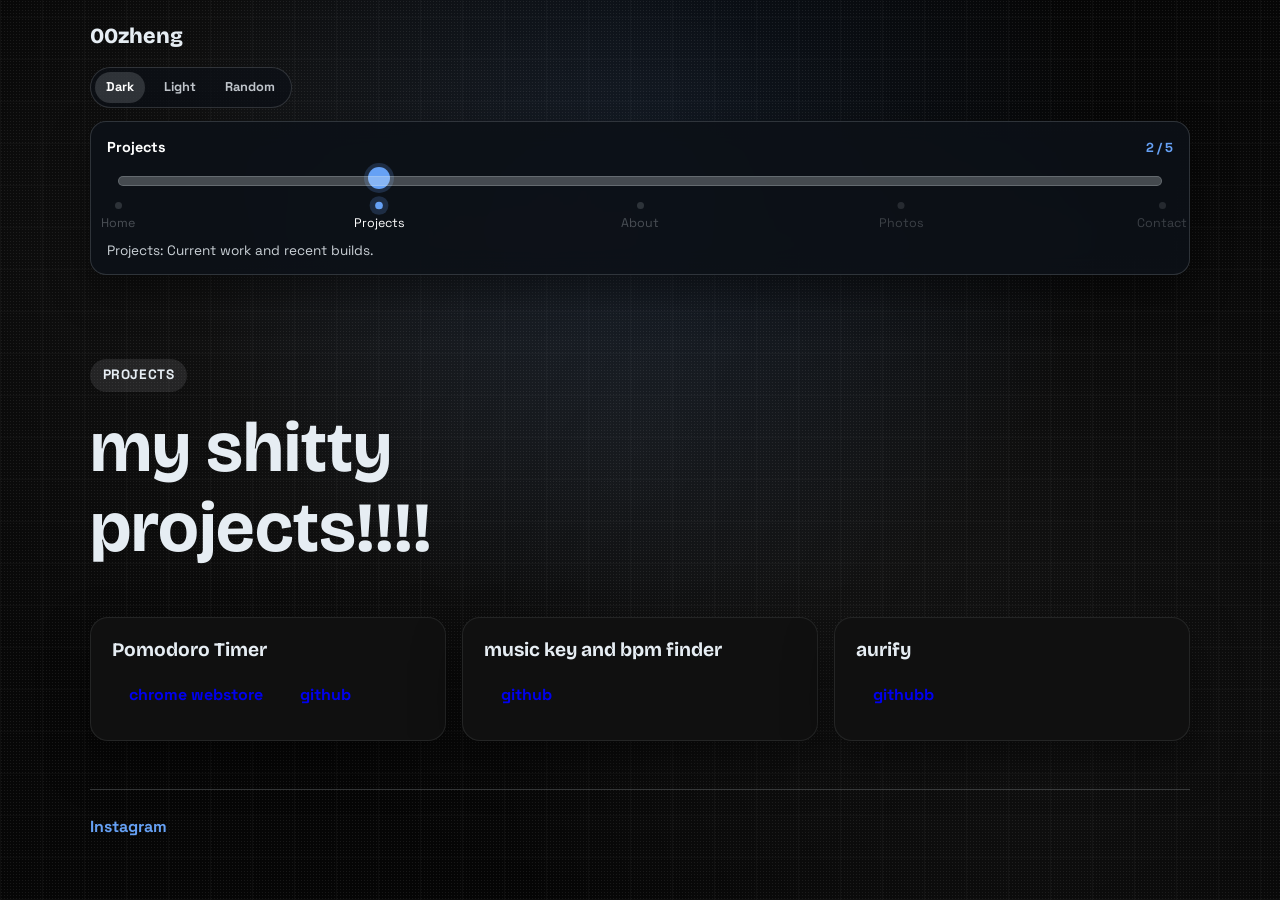
==== projects.html @ 95d3da82 "yes" ====
<!DOCTYPE html>
<html lang="en">
<head>
  <meta charset="UTF-8">
  <meta name="viewport" content="width=device-width, initial-scale=1.0">
  <title>Projects | 00zheng</title>
  <meta name="description" content="Projects by Gavin.">
  <link rel="preconnect" href="https://fonts.googleapis.com">
  <link rel="preconnect" href="https://fonts.gstatic.com" crossorigin>
  <link href="https://fonts.googleapis.com/css2?family=Bricolage+Grotesque:wght@500;700;800&family=Space+Grotesk:wght@400;500;700&display=swap" rel="stylesheet">
  <link rel="stylesheet" href="styles.css">
</head>
<body>
  <div class="bg-shape bg-shape-1"></div>
  <div class="bg-shape bg-shape-2"></div>

  <header class="site-header container reveal">
    <a class="logo" href="index.html">00zheng</a>
  </header>

  <main>
    <section class="page-hero container reveal">
      <p class="kicker">Projects</p>
      <h1>my shitty projects!!!!</h1>
    </section>

    <section class="container cards">
      <article class="card reveal">
        <h2>Pomodoro Timer</h2>
        <a href="https://chromewebstore.google.com/detail/tickup/mffakdfghiiogcapmpbgkidgppapmkgn" class="btn">chrome webstore</a>
        <a href="https://github.com/00zheng/pomodoro-timer-extention" class="btn">github</a>
      </article>
      <article class="card reveal">
        <h2>music key and bpm finder</h2>
      <a href="https://github.com/00zheng/harmoni" class="btn">github</a>
      </article>
      <article class="card reveal">
        <h2>aurify</h2>
        <a href="https://github.com/00zheng/aurify" class="btn">githubb</a>
      </article>
    </section>
  </main>

  <footer class="site-footer container reveal">
    <a href="https://www.instagram.com/gvn.zheng/">Instagram</a>
  </footer>

  <script src="script.js"></script>
</body>
</html>
---- styles.css ----
﻿:root {
  --bg: #050505;
  --text: #e6edf3;
  --surface: #101010;
  --theme-accent: #8fb8ff;
  --theme-accent-strong: #76a7ff;
  --theme-accent-glow: rgba(143, 184, 255, 0.2);
  --theme-color-wash: rgba(143, 184, 255, 0.08);
  --brand: var(--theme-accent);
  --brand-dark: var(--theme-accent-strong);
  --accent: var(--theme-accent);
  --ring: rgba(247, 129, 102, 0.28);
  --shadow: 0 20px 50px rgba(0, 0, 0, 0.42);
  --radius: 18px;
}

* {
  box-sizing: border-box;
}

html,
body {
  margin: 0;
  padding: 0;
}

html {
  scroll-behavior: smooth;
}

body {
  min-height: 100vh;
  background: #050505;
  color: var(--text);
  font-family: "Space Grotesk", "Trebuchet MS", sans-serif;
  line-height: 1.6;
  overflow-x: hidden;
  opacity: 0;
  transform: translateY(10px);
  transition: opacity 320ms ease, transform 320ms ease;
}

body::before,
body::after {
  content: "";
  position: fixed;
  inset: 0;
  pointer-events: none;
  z-index: -2;
}

body::before {
  background:
    radial-gradient(circle at 50% 20%, var(--theme-color-wash), transparent 48%),
    radial-gradient(circle at 20% 20%, rgba(255, 255, 255, 0.06), transparent 42%),
    radial-gradient(circle at 82% 78%, rgba(255, 255, 255, 0.05), transparent 45%),
    radial-gradient(circle at 50% 50%, rgba(255, 255, 255, 0.04), transparent 58%),
    repeating-linear-gradient(
      90deg,
      rgba(255, 255, 255, 0.03) 0,
      rgba(255, 255, 255, 0.03) 1px,
      transparent 1px,
      transparent 42px
    ),
    repeating-linear-gradient(
      0deg,
      rgba(255, 255, 255, 0.022) 0,
      rgba(255, 255, 255, 0.022) 1px,
      transparent 1px,
      transparent 42px
    ),
    linear-gradient(160deg, #020202 0%, #080808 45%, #030303 100%);
}

body::after {
  opacity: 0.08;
  background-image: radial-gradient(rgba(255, 255, 255, 0.9) 0.55px, transparent 0.8px);
  background-size: 3px 3px;
  mix-blend-mode: screen;
  animation: grainShift 10s steps(8) infinite;
}

body.page-ready {
  opacity: 1;
  transform: translateY(0);
}

body.page-exit {
  opacity: 0;
  transform: translateY(-8px);
}

.container {
  width: min(1100px, 92%);
  margin: 0 auto;
}

.bg-shape {
  display: none;
}

.bg-shape-1 {
  width: 320px;
  height: 320px;
  top: -90px;
  left: -70px;
  background: rgba(88, 166, 255, 0.2);
}

.bg-shape-2 {
  width: 380px;
  height: 380px;
  right: -130px;
  bottom: -120px;
  background: rgba(247, 129, 102, 0.18);
}

.site-header {
  display: flex;
  flex-direction: column;
  align-items: flex-start;
  gap: 0.8rem;
  padding: 1.2rem 0;
}

.logo {
  font-family: "Bricolage Grotesque", sans-serif;
  font-size: 1.35rem;
  font-weight: 800;
  color: var(--text);
  text-decoration: none;
}

.theme-controls {
  display: inline-flex;
  align-items: center;
  gap: 0.45rem;
  padding: 0.25rem;
  border-radius: 999px;
  border: 1px solid rgba(230, 237, 243, 0.16);
  background: rgba(13, 17, 23, 0.76);
}

.theme-btn {
  border: 0;
  background: transparent;
  color: rgba(230, 237, 243, 0.82);
  border-radius: 999px;
  padding: 0.35rem 0.7rem;
  font: inherit;
  font-size: 0.8rem;
  font-weight: 700;
  cursor: pointer;
}

.theme-btn:hover {
  color: #ffffff;
}

.theme-btn.is-active {
  background: rgba(230, 237, 243, 0.16);
  color: #ffffff;
}

nav {
  display: flex;
}

.site-nav {
  position: relative;
  display: inline-flex;
  align-items: center;
  gap: 0.3rem;
  padding: 0.25rem;
  border-radius: 999px;
  background: rgba(230, 237, 243, 0.06);
  border: 1px solid rgba(230, 237, 243, 0.14);
}

.nav-slider {
  position: absolute;
  left: 0;
  top: 0.25rem;
  height: calc(100% - 0.5rem);
  width: 0;
  border-radius: 999px;
  background: rgba(88, 166, 255, 0.22);
  border: 1px solid rgba(88, 166, 255, 0.45);
  box-shadow: inset 0 1px 0 rgba(230, 237, 243, 0.2);
  transition: transform 240ms ease, width 240ms ease, opacity 180ms ease;
  opacity: 0;
}

nav a {
  position: relative;
  z-index: 1;
  text-decoration: none;
  color: var(--text);
  font-weight: 500;
  padding: 0.35rem 0.75rem;
  border-radius: 999px;
  transition: color 180ms ease;
}

.site-nav .nav-link:hover,
.site-nav .nav-link:focus-visible,
.site-nav .nav-link.is-active {
  color: #ffffff;
}

.site-nav .nav-link:focus-visible {
  outline: none;
}

.hero {
  padding: 4.5rem 0 3rem;
}

.page-hero {
  padding: 4rem 0 1.5rem;
}

.kicker {
  display: inline-block;
  margin: 0 0 1rem;
  background: rgba(230, 237, 243, 0.1);
  border-radius: 999px;
  padding: 0.35rem 0.8rem;
  font-weight: 700;
  font-size: 0.85rem;
  letter-spacing: 0.04em;
  text-transform: uppercase;
}

h1,
h2 {
  font-family: "Bricolage Grotesque", sans-serif;
  line-height: 1.15;
  margin: 0;
}

h1 {
  max-width: 13ch;
  font-size: clamp(2.2rem, 6vw, 4.4rem);
}

.subtitle {
  margin: 1.2rem 0 0;
  max-width: 58ch;
  font-size: 1.07rem;
}

.hero-actions {
  display: flex;
  gap: 0.9rem;
  margin-top: 1.7rem;
  flex-wrap: wrap;
}

.btn {
  display: inline-flex;
  align-items: center;
  justify-content: center;
  border-radius: 12px;
  padding: 0.72rem 1.05rem;
  text-decoration: none;
  font-weight: 700;
  transition: transform 180ms ease, box-shadow 180ms ease, background-color 180ms ease;
}

.btn:hover {
  transform: translateY(-2px);
}

.btn-primary {
  background: var(--brand);
  color: #0d1117;
  box-shadow: var(--shadow);
}

.btn-primary:hover {
  background: var(--brand-dark);
}

.btn-outline {
  color: var(--text);
  border: 2px solid rgba(230, 237, 243, 0.26);
}

.btn-outline:hover {
  border-color: var(--accent);
  color: var(--accent);
}

.cards {
  display: grid;
  grid-template-columns: repeat(3, minmax(0, 1fr));
  gap: 1rem;
  margin: 1.5rem auto 3rem;
}

.card {
  background: var(--surface);
  border-radius: var(--radius);
  padding: 1.3rem;
  box-shadow: var(--shadow);
  border: 1px solid rgba(230, 237, 243, 0.09);
}

.card h2 {
  font-size: 1.2rem;
  margin-bottom: 0.55rem;
}

.about {
  background: rgba(22, 27, 34, 0.78);
  border-radius: var(--radius);
  border: 1px solid rgba(230, 237, 243, 0.1);
  padding: 2rem;
  margin-bottom: 3rem;
}

.page-content {
  margin-top: 1rem;
}

.about h2 {
  font-size: clamp(1.45rem, 3vw, 2rem);
}

.about p + p {
  margin-top: 0.7rem;
}

.text-link {
  color: var(--accent);
  font-weight: 600;
  text-decoration: none;
}

.text-link:hover {
  text-decoration: underline;
}

.message-layout {
  display: grid;
  grid-template-columns: repeat(2, minmax(0, 1fr));
  gap: 1rem;
  margin-bottom: 3rem;
}

.message-card {
  background: rgba(22, 27, 34, 0.78);
  border-radius: var(--radius);
  border: 1px solid rgba(230, 237, 243, 0.1);
  padding: 1.4rem;
  box-shadow: var(--shadow);
}

.message-card h2 {
  font-size: clamp(1.3rem, 3vw, 1.8rem);
  margin-bottom: 0.35rem;
}

.message-helper {
  margin: 0;
  color: rgba(230, 237, 243, 0.74);
}

.message-form,
.owner-unlock {
  display: grid;
  gap: 0.55rem;
  margin-top: 1rem;
}

.message-form label,
.owner-unlock label {
  font-weight: 700;
  font-size: 0.88rem;
}

.message-form input,
.message-form textarea,
.owner-unlock input {
  width: 100%;
  background: rgba(13, 17, 23, 0.78);
  color: var(--text);
  border: 1px solid rgba(230, 237, 243, 0.2);
  border-radius: 12px;
  padding: 0.7rem 0.8rem;
  font: inherit;
}

.message-form textarea {
  resize: vertical;
  min-height: 140px;
}

.message-form input:focus,
.message-form textarea:focus,
.owner-unlock input:focus {
  outline: 2px solid var(--theme-accent-glow);
  border-color: var(--accent);
}

.form-status {
  min-height: 1.15rem;
  margin: 0.1rem 0 0;
  font-size: 0.9rem;
  color: rgba(230, 237, 243, 0.78);
}

.owner-card {
  display: flex;
  flex-direction: column;
}

.owner-inline {
  display: flex;
  gap: 0.6rem;
  align-items: center;
}

.owner-inline .btn {
  white-space: nowrap;
}

.owner-inbox {
  margin-top: 0.75rem;
}

.owner-inbox-area {
  margin-bottom: 3rem;
}

.owner-inbox-header {
  display: flex;
  justify-content: space-between;
  align-items: center;
  gap: 0.7rem;
  margin-bottom: 0.7rem;
}

.owner-inbox-header h2 {
  margin: 0;
  font-size: clamp(1.3rem, 3vw, 1.8rem);
}

.owner-count {
  margin: 0;
  font-weight: 700;
  color: var(--accent);
}

.clear-btn {
  padding: 0.45rem 0.72rem;
  font-size: 0.84rem;
}

.owner-message-list {
  list-style: none;
  margin: 0;
  padding: 0;
  display: grid;
  gap: 0.6rem;
  max-height: 360px;
  overflow: auto;
}

.owner-message-item {
  border: 1px solid rgba(230, 237, 243, 0.14);
  background: rgba(13, 17, 23, 0.65);
  border-radius: 12px;
  padding: 0.8rem;
}

.owner-message-item h3 {
  margin: 0;
  font-size: 1rem;
}

.owner-meta {
  margin: 0.25rem 0 0.55rem;
  color: rgba(230, 237, 243, 0.66);
  font-size: 0.82rem;
}

.owner-body {
  margin: 0;
  white-space: pre-wrap;
}

.owner-empty {
  color: rgba(230, 237, 243, 0.76);
  padding: 0.8rem;
  border: 1px dashed rgba(230, 237, 243, 0.24);
  border-radius: 12px;
  text-align: center;
}

body.theme-light .message-card {
  background: rgba(255, 255, 255, 0.8);
  border: 1px solid rgba(22, 26, 32, 0.1);
}

body.theme-light .message-helper,
body.theme-light .form-status,
body.theme-light .owner-meta,
body.theme-light .owner-empty {
  color: rgba(22, 26, 32, 0.72);
}

body.theme-light .message-form input,
body.theme-light .message-form textarea,
body.theme-light .owner-unlock input,
body.theme-light .owner-message-item {
  background: rgba(255, 255, 255, 0.95);
  border: 1px solid rgba(22, 26, 32, 0.16);
}

.photo-grid {
  display: grid;
  grid-template-columns: repeat(3, minmax(0, 1fr));
  gap: 1rem;
  margin: 1.5rem auto 3rem;
}

.photo-card {
  min-height: 180px;
  background:
    linear-gradient(140deg, rgba(88, 166, 255, 0.2), rgba(247, 129, 102, 0.16)),
    var(--surface);
  border-radius: var(--radius);
  border: 1px solid rgba(230, 237, 243, 0.12);
  box-shadow: var(--shadow);
  padding: 1.2rem;
  display: flex;
  flex-direction: column;
  justify-content: flex-end;
}

.photo-card h2 {
  font-size: 1.1rem;
  margin-bottom: 0.4rem;
}

.site-footer {
  border-top: 1px solid rgba(230, 237, 243, 0.2);
  padding: 1.5rem 0 2.5rem;
  display: flex;
  justify-content: space-between;
  gap: 1rem;
  align-items: center;
  flex-wrap: wrap;
}

.site-footer a {
  color: var(--accent);
  font-weight: 700;
  text-decoration: none;
}

.site-footer a:hover {
  text-decoration: underline;
}

.reveal {
  opacity: 0;
  transform: translateY(16px);
  transition: opacity 500ms ease, transform 500ms ease;
}

.reveal.is-visible {
  opacity: 1;
  transform: translateY(0);
}

.page-rail {
  --rail-thumb-size: 22px;
  --rail-track-size: 8px;
  position: relative;
  width: 100%;
  background: rgba(13, 17, 23, 0.92);
  border: 1px solid rgba(230, 237, 243, 0.16);
  border-radius: 16px;
  backdrop-filter: blur(12px);
  box-shadow: 0 16px 40px rgba(0, 0, 0, 0.45);
  padding: 0.9rem 1rem 0.8rem;
}

.page-rail-header {
  display: flex;
  align-items: center;
  justify-content: space-between;
  gap: 0.8rem;
  margin-bottom: 0.45rem;
  font-size: 0.9rem;
  color: rgba(230, 237, 243, 0.82);
}

.page-rail-status strong {
  color: #ffffff;
}

.page-rail-value {
  font-size: 0.82rem;
  color: var(--accent);
  font-weight: 700;
}

.page-rail-track {
  position: relative;
  margin: 0;
  padding: 0;
  overscroll-behavior-x: contain;
}

.page-rail-track::before {
  content: "";
  position: absolute;
  left: calc(var(--rail-thumb-size) / 2);
  right: calc(var(--rail-thumb-size) / 2);
  top: 50%;
  transform: translateY(-50%);
  height: var(--rail-track-size);
  border-radius: 999px;
  background: rgba(230, 237, 243, 0.26);
  border: 1px solid rgba(230, 237, 243, 0.2);
  pointer-events: none;
}

.page-rail-input {
  -webkit-appearance: none;
  appearance: none;
  width: 100%;
  height: var(--rail-thumb-size);
  margin: 0;
  background: transparent;
  cursor: pointer;
  touch-action: pan-x;
}

.page-rail-input::-webkit-slider-runnable-track {
  height: var(--rail-track-size);
  background: transparent;
  border: 0;
}

.page-rail-input::-webkit-slider-thumb {
  -webkit-appearance: none;
  appearance: none;
  width: var(--rail-thumb-size);
  height: var(--rail-thumb-size);
  margin-top: calc((var(--rail-track-size) - var(--rail-thumb-size)) / 2);
  border-radius: 50%;
  border: 0;
  background: var(--accent);
  box-shadow: 0 0 0 4px var(--theme-accent-glow);
}

.page-rail-input::-moz-range-track {
  height: var(--rail-track-size);
  background: transparent;
  border: 0;
}

.page-rail-input::-moz-range-thumb {
  width: var(--rail-thumb-size);
  height: var(--rail-thumb-size);
  border-radius: 50%;
  border: 0;
  background: var(--accent);
  box-shadow: 0 0 0 4px var(--theme-accent-glow);
}

.page-rail-steps {
  margin-top: 0.38rem;
  position: relative;
  height: 1.9rem;
  margin-left: 0;
  margin-right: 0;
}

.page-step {
  position: absolute;
  left: 0;
  transform: translateX(-50%);
  text-align: center;
  color: rgba(230, 237, 243, 0.62);
  font-size: 0.78rem;
  transition: color 180ms ease, opacity 180ms ease;
}

.page-step::before {
  content: "";
  display: block;
  width: 7px;
  height: 7px;
  border-radius: 50%;
  margin: 0 auto 0.28rem;
  background: rgba(230, 237, 243, 0.34);
  transition: transform 180ms ease, background-color 180ms ease, box-shadow 180ms ease;
}

.page-step.is-active {
  color: #ffffff;
}

.page-step.is-active::before {
  background: var(--accent);
  box-shadow: 0 0 0 5px var(--theme-accent-glow);
  transform: scale(1.1);
}

.page-preview {
  margin-top: 0.45rem;
  min-height: 1.15rem;
  position: relative;
}

.page-preview-current,
.page-preview-next {
  display: block;
  font-size: 0.85rem;
  white-space: nowrap;
  overflow: hidden;
  text-overflow: ellipsis;
  transition: opacity 120ms linear;
}

.page-preview-current {
  color: rgba(230, 237, 243, 0.88);
}

.page-preview-next {
  position: absolute;
  left: 0;
  top: 0;
  color: var(--accent);
  opacity: 0;
}

body.theme-light {
  --bg: #f3f5f8;
  --text: #161a20;
  --surface: #ffffff;
  --shadow: 0 18px 40px rgba(17, 24, 33, 0.12);
  --theme-accent: #4b6ea8;
  --theme-accent-strong: #3f6199;
  --theme-accent-glow: rgba(75, 110, 168, 0.18);
  --theme-color-wash: rgba(75, 110, 168, 0.1);
}

body.theme-light::before {
  background:
    radial-gradient(circle at 50% 20%, var(--theme-color-wash), transparent 48%),
    radial-gradient(circle at 20% 20%, rgba(0, 0, 0, 0.05), transparent 42%),
    radial-gradient(circle at 82% 78%, rgba(0, 0, 0, 0.04), transparent 45%),
    repeating-linear-gradient(
      90deg,
      rgba(0, 0, 0, 0.035) 0,
      rgba(0, 0, 0, 0.035) 1px,
      transparent 1px,
      transparent 42px
    ),
    repeating-linear-gradient(
      0deg,
      rgba(0, 0, 0, 0.028) 0,
      rgba(0, 0, 0, 0.028) 1px,
      transparent 1px,
      transparent 42px
    ),
    linear-gradient(160deg, #fafbfc 0%, #eef1f5 45%, #f4f6f8 100%);
}

body.theme-light::after {
  opacity: 0.04;
  mix-blend-mode: multiply;
}

body.theme-light .kicker {
  background: rgba(15, 19, 24, 0.08);
}

body.theme-light .card,
body.theme-light .about {
  border: 1px solid rgba(22, 26, 32, 0.1);
}

body.theme-light .about {
  background: rgba(255, 255, 255, 0.76);
}

body.theme-light .theme-controls,
body.theme-light .page-rail {
  background: rgba(255, 255, 255, 0.92);
  border: 1px solid rgba(22, 26, 32, 0.18);
}

body.theme-light .theme-btn {
  color: rgba(22, 26, 32, 0.78);
}

body.theme-light .theme-btn.is-active {
  background: rgba(22, 26, 32, 0.12);
  color: #11151a;
}

body.theme-light .site-footer {
  border-top: 1px solid rgba(22, 26, 32, 0.18);
}

body.theme-light .btn-outline {
  border: 2px solid rgba(22, 26, 32, 0.2);
}

body.theme-light .page-rail-header {
  color: rgba(22, 26, 32, 0.8);
}

body.theme-light .page-rail-status strong {
  color: #14181f;
}

body.theme-light .page-rail-value {
  color: rgba(51, 78, 122, 0.9);
}

body.theme-light .page-rail-track::before {
  background: rgba(22, 26, 32, 0.18);
  border: 1px solid rgba(22, 26, 32, 0.16);
}

body.theme-light .page-step {
  color: rgba(22, 26, 32, 0.56);
}

body.theme-light .page-step::before {
  background: rgba(22, 26, 32, 0.32);
}

body.theme-light .page-step.is-active {
  color: #14181f;
}

body.theme-light .page-preview-current {
  color: rgba(22, 26, 32, 0.9);
}

body.theme-light .page-preview-next {
  color: rgba(51, 78, 122, 0.92);
}

.desk {
  margin: 0 auto 3rem;
}

.desk h2 {
  font-size: clamp(1.35rem, 3vw, 1.9rem);
  margin-bottom: 0.5rem;
}

.desk-subtitle {
  color: rgba(230, 237, 243, 0.74);
  margin-bottom: 1rem;
}

.desk-surface {
  position: relative;
  min-height: 340px;
  padding: 1.4rem;
  border-radius: var(--radius);
  background:
    repeating-linear-gradient(
      90deg,
      rgba(149, 106, 70, 0.12) 0,
      rgba(149, 106, 70, 0.12) 3px,
      rgba(120, 81, 51, 0.08) 3px,
      rgba(120, 81, 51, 0.08) 12px
    ),
    linear-gradient(180deg, rgba(36, 24, 16, 0.76), rgba(24, 17, 12, 0.72));
  border: 1px solid rgba(230, 237, 243, 0.14);
  box-shadow: var(--shadow);
}

.desk-item {
  position: absolute;
  border: 0;
  background: transparent;
  color: var(--text);
  font: inherit;
  padding: 0;
  border-radius: 0;
  cursor: pointer;
  transition: transform 180ms ease, filter 180ms ease;
  display: flex;
  flex-direction: column;
  align-items: center;
  justify-content: center;
  min-height: 0;
  box-shadow: none;
  transform-origin: center;
}

.desk-item:hover {
  filter: brightness(1.06);
}

.desk-item.is-active {
  filter: drop-shadow(0 0 12px var(--theme-accent-glow));
}

.desk-art {
  width: 165px;
  height: auto;
  filter: drop-shadow(0 10px 14px rgba(0, 0, 0, 0.42));
}

.desk-label {
  margin-top: -0.2rem;
  font-size: 0.75rem;
  font-weight: 700;
  letter-spacing: 0.04em;
  text-transform: uppercase;
  background: rgba(0, 0, 0, 0.28);
  padding: 0.12rem 0.4rem;
  border-radius: 999px;
  border: 1px solid rgba(230, 237, 243, 0.2);
}

.desk-item-notebook {
  left: 6%;
  top: 16%;
  transform: rotate(-8deg);
}

.desk-item-headphones {
  left: 36%;
  top: 24%;
  transform: rotate(5deg);
}

.desk-item-camera {
  left: 58%;
  top: 14%;
  transform: rotate(-2deg);
}

.desk-item-book {
  right: 7%;
  top: 26%;
  transform: rotate(7deg);
}

.desk-item-notebook:hover {
  transform: rotate(-8deg) translateY(-3px);
}

.desk-item-headphones:hover {
  transform: rotate(5deg) translateY(-3px);
}

.desk-item-camera:hover {
  transform: rotate(-2deg) translateY(-3px);
}

.desk-item-book:hover {
  transform: rotate(7deg) translateY(-3px);
}

.sr-only {
  position: absolute;
  width: 1px;
  height: 1px;
  padding: 0;
  margin: -1px;
  overflow: hidden;
  clip: rect(0, 0, 0, 0);
  white-space: nowrap;
  border: 0;
}

.desk-panel {
  margin-top: 0.9rem;
  padding: 1.1rem 1.2rem;
  border-radius: 12px;
  border: 1px solid rgba(230, 237, 243, 0.14);
  background: rgba(13, 17, 23, 0.55);
}

.desk-panel h3 {
  margin: 0 0 0.45rem;
  font-size: 1.05rem;
}

.desk-panel p {
  margin: 0;
  color: rgba(230, 237, 243, 0.84);
}

body.theme-light .desk-subtitle {
  color: rgba(22, 26, 32, 0.72);
}

body.theme-light .desk-surface {
  background:
    repeating-linear-gradient(
      90deg,
      rgba(170, 129, 92, 0.18) 0,
      rgba(170, 129, 92, 0.18) 3px,
      rgba(141, 103, 70, 0.12) 3px,
      rgba(141, 103, 70, 0.12) 12px
    ),
    linear-gradient(180deg, rgba(244, 234, 221, 0.95), rgba(230, 214, 193, 0.92));
  border: 1px solid rgba(22, 26, 32, 0.14);
}

body.theme-light .desk-item {
  background: transparent;
  box-shadow: none;
}

body.theme-light .desk-item.is-active {
  filter: drop-shadow(0 0 10px rgba(75, 110, 168, 0.2));
}

body.theme-light .desk-panel {
  border: 1px solid rgba(22, 26, 32, 0.15);
  background: rgba(255, 255, 255, 0.9);
}

body.theme-light .desk-panel p {
  color: rgba(22, 26, 32, 0.82);
}

body.theme-light .desk-label {
  background: rgba(255, 255, 255, 0.72);
  border: 1px solid rgba(22, 26, 32, 0.2);
}

@media (max-width: 900px) {
  .cards {
    grid-template-columns: 1fr;
  }

  .message-layout {
    grid-template-columns: 1fr;
  }

  .owner-inline {
    flex-direction: column;
    align-items: stretch;
  }

  .owner-inline .btn {
    width: 100%;
  }

  .photo-grid {
    grid-template-columns: 1fr;
  }

  .site-header {
    gap: 0.7rem;
  }

  .page-rail {
    padding: 0.8rem 0.8rem 0.72rem;
  }

  .page-step {
    font-size: 0.7rem;
  }

  .desk-surface {
    min-height: 540px;
  }

  .desk-item-notebook {
    left: 8%;
    top: 8%;
  }

  .desk-item-headphones {
    left: 52%;
    top: 18%;
  }

  .desk-item-camera {
    left: 10%;
    top: 50%;
  }

  .desk-item-book {
    right: 10%;
    top: 62%;
  }
}

@keyframes grainShift {
  0% { transform: translate(0, 0); }
  20% { transform: translate(-1%, 1%); }
  40% { transform: translate(1%, -1%); }
  60% { transform: translate(-0.6%, 0.6%); }
  80% { transform: translate(0.8%, -0.7%); }
  100% { transform: translate(0, 0); }
}
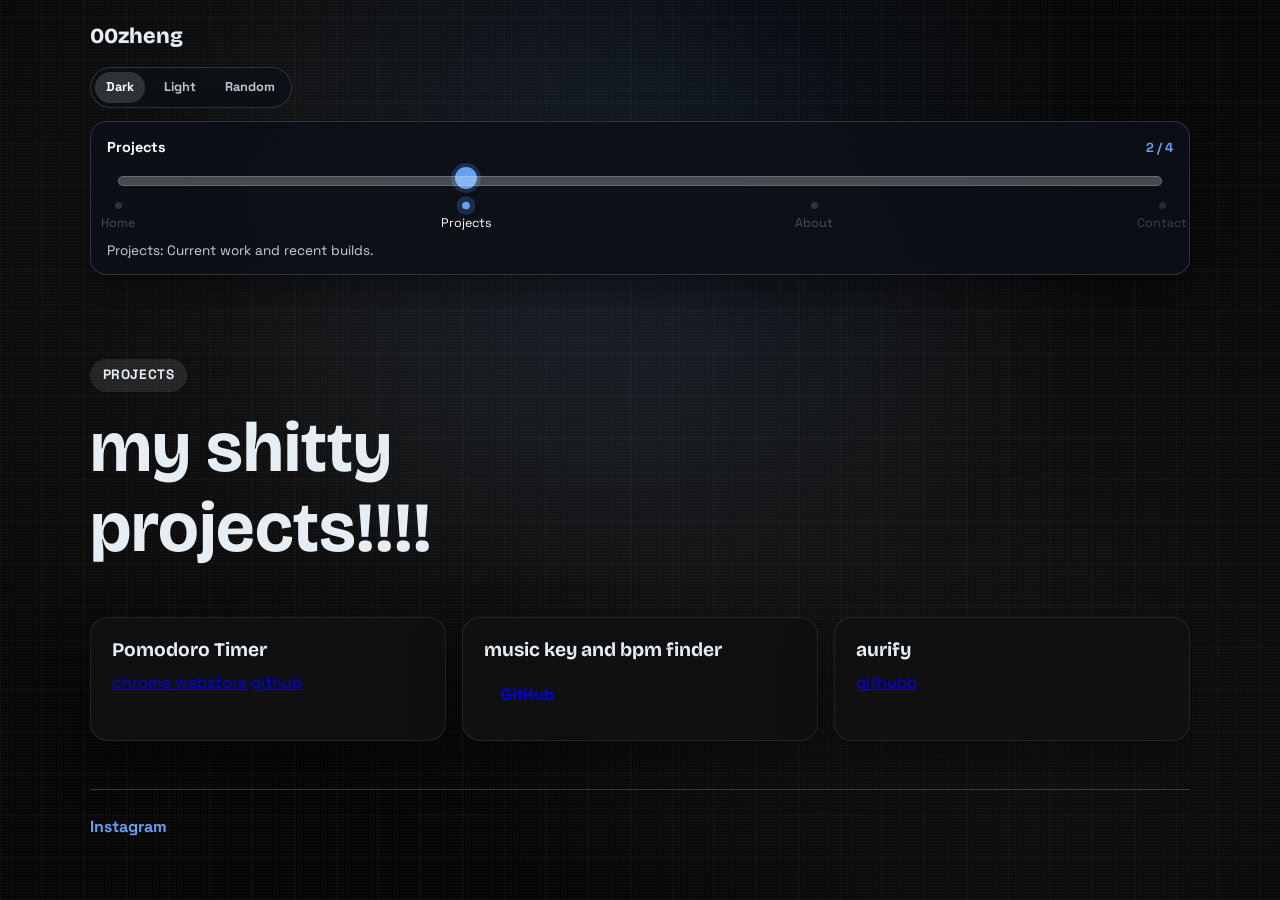
==== commit 6fb32355: "button" ====
--- a/projects.html
+++ b/projects.html
@@ -27,16 +27,18 @@
     <section class="container cards">
       <article class="card reveal">
         <h2>Pomodoro Timer</h2>
-        <a href="https://chromewebstore.google.com/detail/tickup/mffakdfghiiogcapmpbgkidgppapmkgn" class="btn">chrome webstore</a>
-        <a href="https://github.com/00zheng/pomodoro-timer-extention" class="btn">github</a>
+        <a href="https://chromewebstore.google.com/detail/tickup/mffakdfghiiogcapmpbgkidgppapmkgn" class="btn2">chrome webstore</a>
+        <a href="https://github.com/00zheng/pomodoro-timer-extention" class="btn2">github</a>
       </article>
       <article class="card reveal">
         <h2>music key and bpm finder</h2>
-      <a href="https://github.com/00zheng/harmoni" class="btn">github</a>
+      <a href="https://github.com/00zheng/harmoni" class="btn" target="_blank">
+  GitHub
+</a>
       </article>
       <article class="card reveal">
         <h2>aurify</h2>
-        <a href="https://github.com/00zheng/aurify" class="btn">githubb</a>
+        <a href="https://github.com/00zheng/aurify" class="btn2">githubb</a>
       </article>
     </section>
   </main>
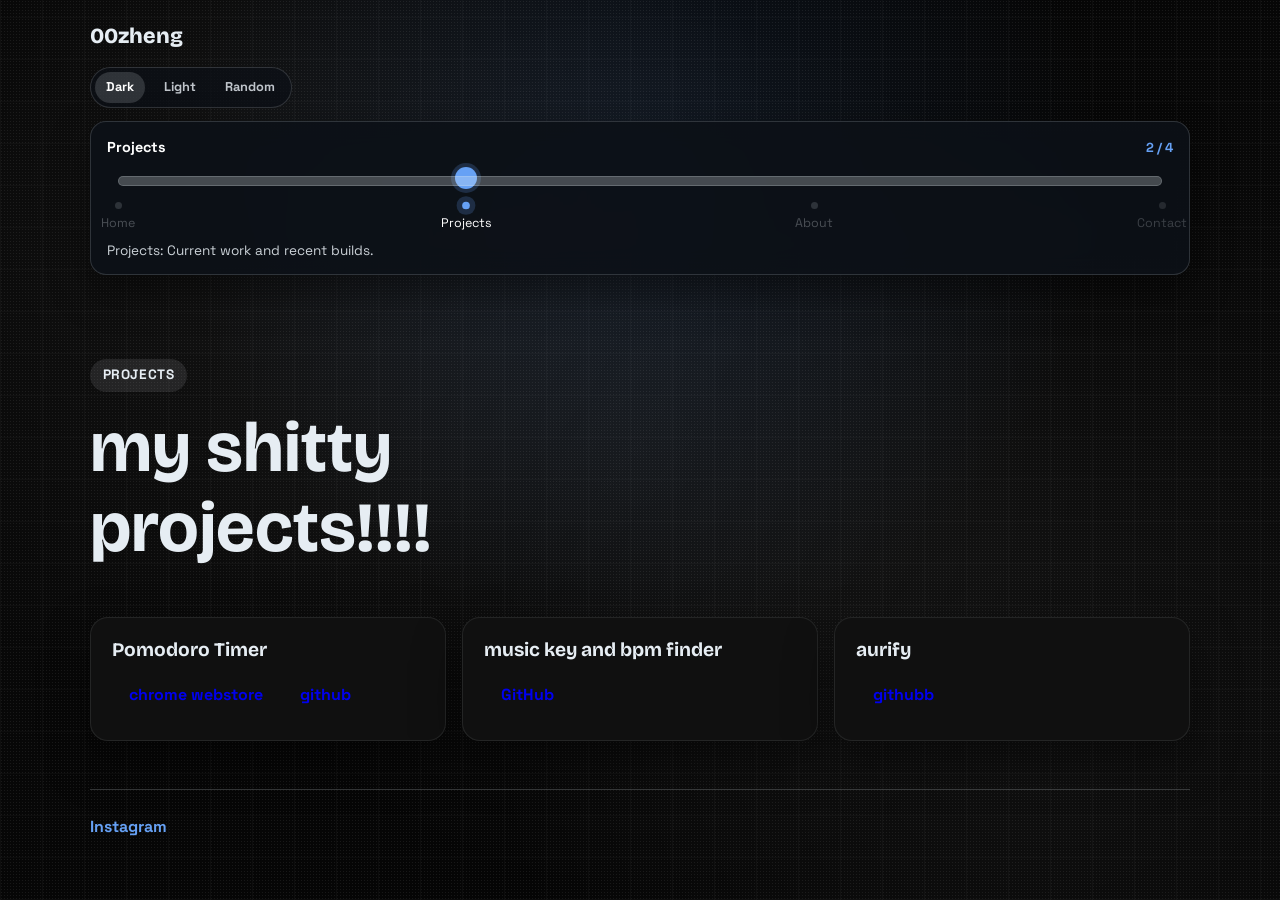
==== commit bebf5531: "asdadsf" ====
--- a/projects.html
+++ b/projects.html
@@ -27,8 +27,8 @@
     <section class="container cards">
       <article class="card reveal">
         <h2>Pomodoro Timer</h2>
-        <a href="https://chromewebstore.google.com/detail/tickup/mffakdfghiiogcapmpbgkidgppapmkgn" class="btn2">chrome webstore</a>
-        <a href="https://github.com/00zheng/pomodoro-timer-extention" class="btn2">github</a>
+        <a href="https://chromewebstore.google.com/detail/tickup/mffakdfghiiogcapmpbgkidgppapmkgn" class="btn">chrome webstore</a>
+        <a href="https://github.com/00zheng/pomodoro-timer-extention" class="btn">github</a>
       </article>
       <article class="card reveal">
         <h2>music key and bpm finder</h2>
@@ -38,7 +38,7 @@
       </article>
       <article class="card reveal">
         <h2>aurify</h2>
-        <a href="https://github.com/00zheng/aurify" class="btn2">githubb</a>
+        <a href="https://github.com/00zheng/aurify" class="btn">githubb</a>
       </article>
     </section>
   </main>
--- a/styles.css
+++ b/styles.css
@@ -274,7 +274,7 @@
 
 .btn-primary {
   background: var(--brand);
-  color: #0d1117;
+  color: #ff0000;
   box-shadow: var(--shadow);
 }
 
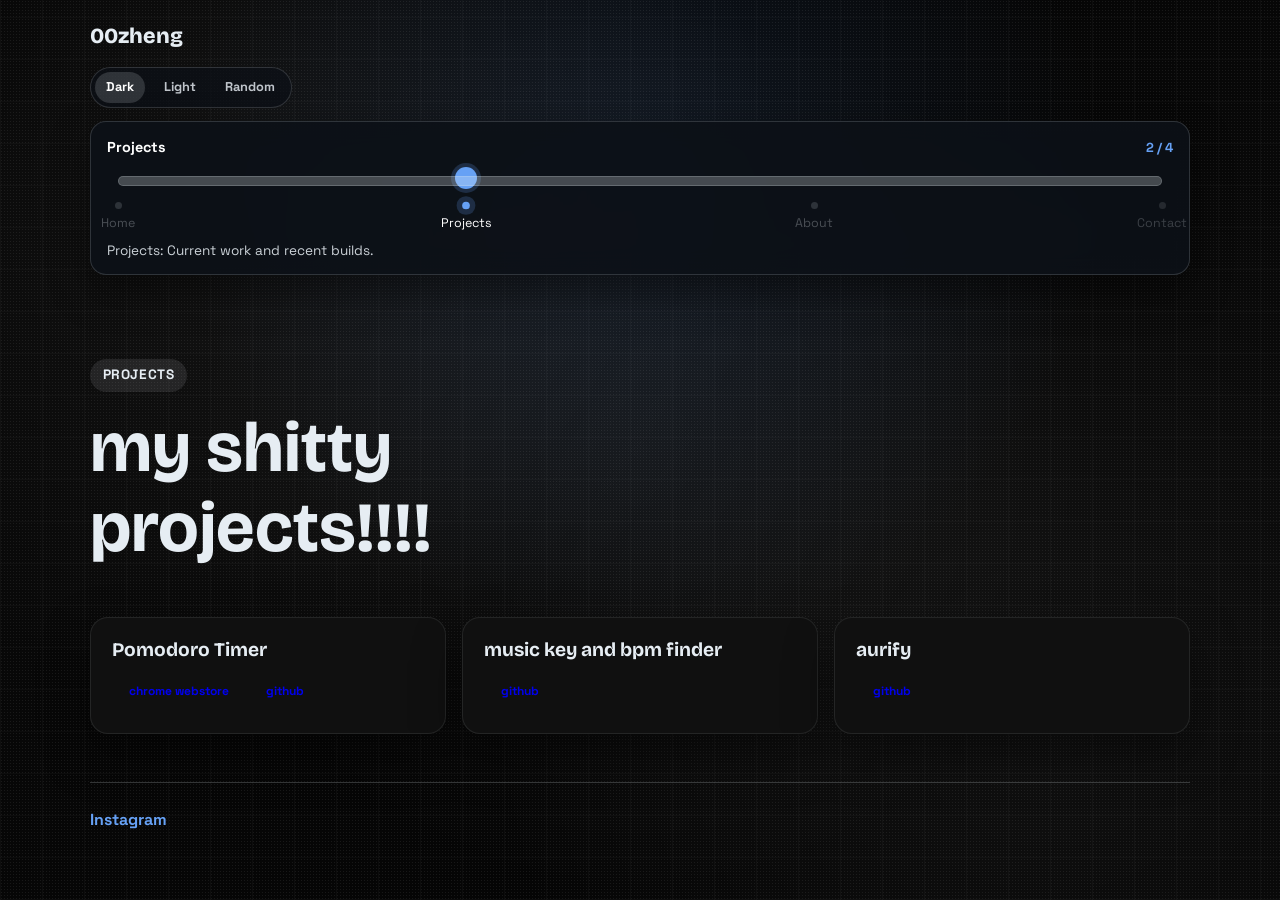
==== commit e4eb1450: "dsf" ====
--- a/projects.html
+++ b/projects.html
@@ -27,18 +27,18 @@
     <section class="container cards">
       <article class="card reveal">
         <h2>Pomodoro Timer</h2>
-        <a href="https://chromewebstore.google.com/detail/tickup/mffakdfghiiogcapmpbgkidgppapmkgn" class="btn">chrome webstore</a>
-        <a href="https://github.com/00zheng/pomodoro-timer-extention" class="btn">github</a>
+        <a href="https://chromewebstore.google.com/detail/tickup/mffakdfghiiogcapmpbgkidgppapmkgn" class="btn" target="_blank" style="font-size: 12px;">chrome webstore</a>
+        <a href="https://github.com/00zheng/pomodoro-timer-extention" class="btn" target="_blank" style="font-size: 12px;">github</a>
       </article>
       <article class="card reveal">
         <h2>music key and bpm finder</h2>
-      <a href="https://github.com/00zheng/harmoni" class="btn" target="_blank">
-  GitHub
+      <a href="https://github.com/00zheng/harmoni" class="btn" target="_blank" style="font-size: 12px;">
+  github
 </a>
       </article>
       <article class="card reveal">
         <h2>aurify</h2>
-        <a href="https://github.com/00zheng/aurify" class="btn">githubb</a>
+        <a href="https://github.com/00zheng/aurify" class="btn" target="_blank" style="font-size: 12px;">github</a>
       </article>
     </section>
   </main>
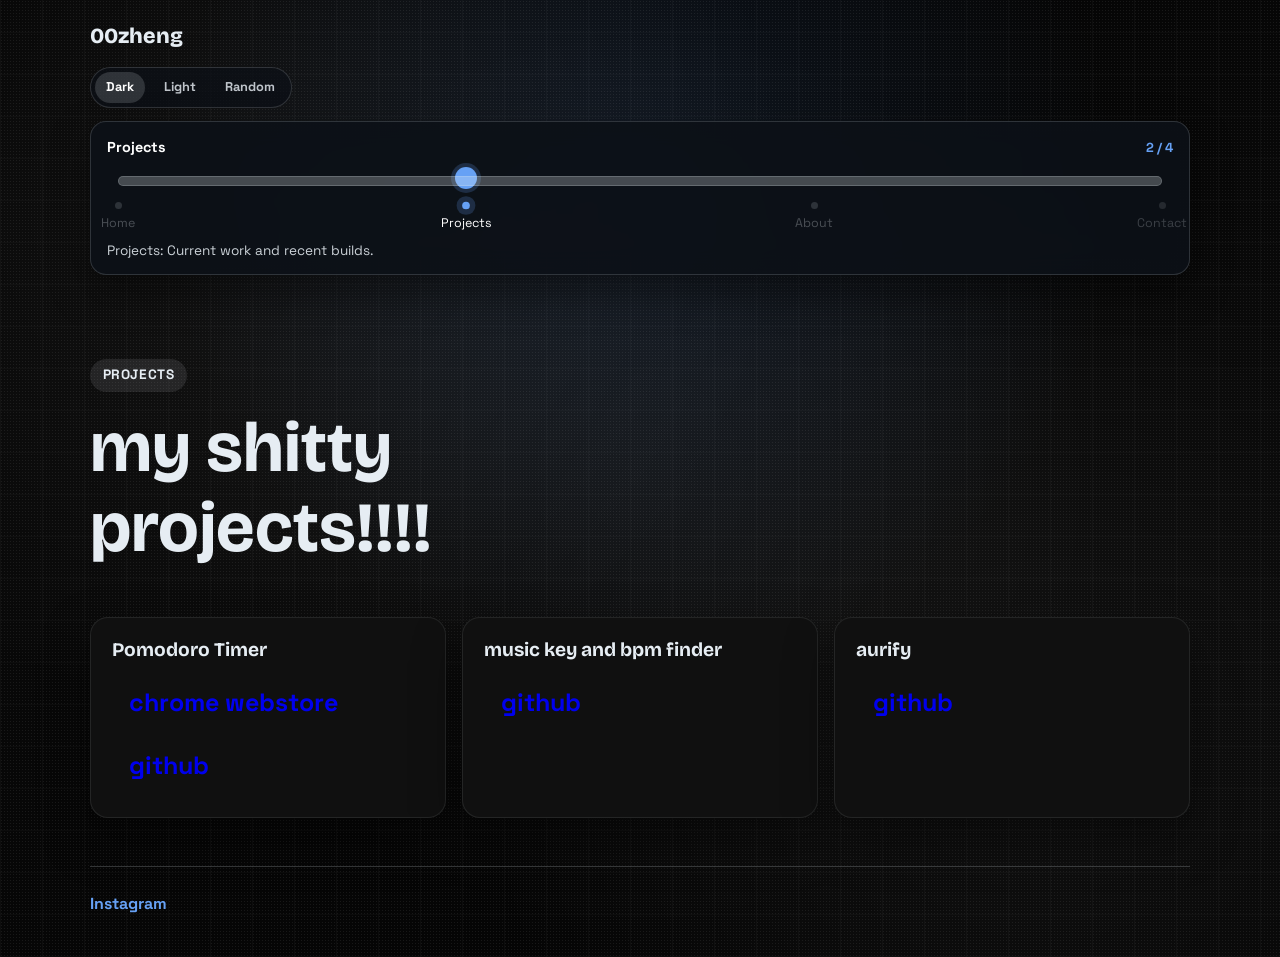
==== commit c1efaa47: "asdf" ====
--- a/projects.html
+++ b/projects.html
@@ -27,18 +27,18 @@
     <section class="container cards">
       <article class="card reveal">
         <h2>Pomodoro Timer</h2>
-        <a href="https://chromewebstore.google.com/detail/tickup/mffakdfghiiogcapmpbgkidgppapmkgn" class="btn" target="_blank" style="font-size: 12px;">chrome webstore</a>
-        <a href="https://github.com/00zheng/pomodoro-timer-extention" class="btn" target="_blank" style="font-size: 12px;">github</a>
+        <a href="https://chromewebstore.google.com/detail/tickup/mffakdfghiiogcapmpbgkidgppapmkgn" class="btn" target="_blank" style="font-size: 25px;">chrome webstore</a>
+        <a href="https://github.com/00zheng/pomodoro-timer-extention" class="btn" target="_blank" style="font-size: 25px;">github</a>
       </article>
       <article class="card reveal">
         <h2>music key and bpm finder</h2>
-      <a href="https://github.com/00zheng/harmoni" class="btn" target="_blank" style="font-size: 12px;">
+      <a href="https://github.com/00zheng/harmoni" class="btn" target="_blank" style="font-size: 25px;">
   github
 </a>
       </article>
       <article class="card reveal">
         <h2>aurify</h2>
-        <a href="https://github.com/00zheng/aurify" class="btn" target="_blank" style="font-size: 12px;">github</a>
+        <a href="https://github.com/00zheng/aurify" class="btn" target="_blank" style="font-size: 25px;">github</a>
       </article>
     </section>
   </main>
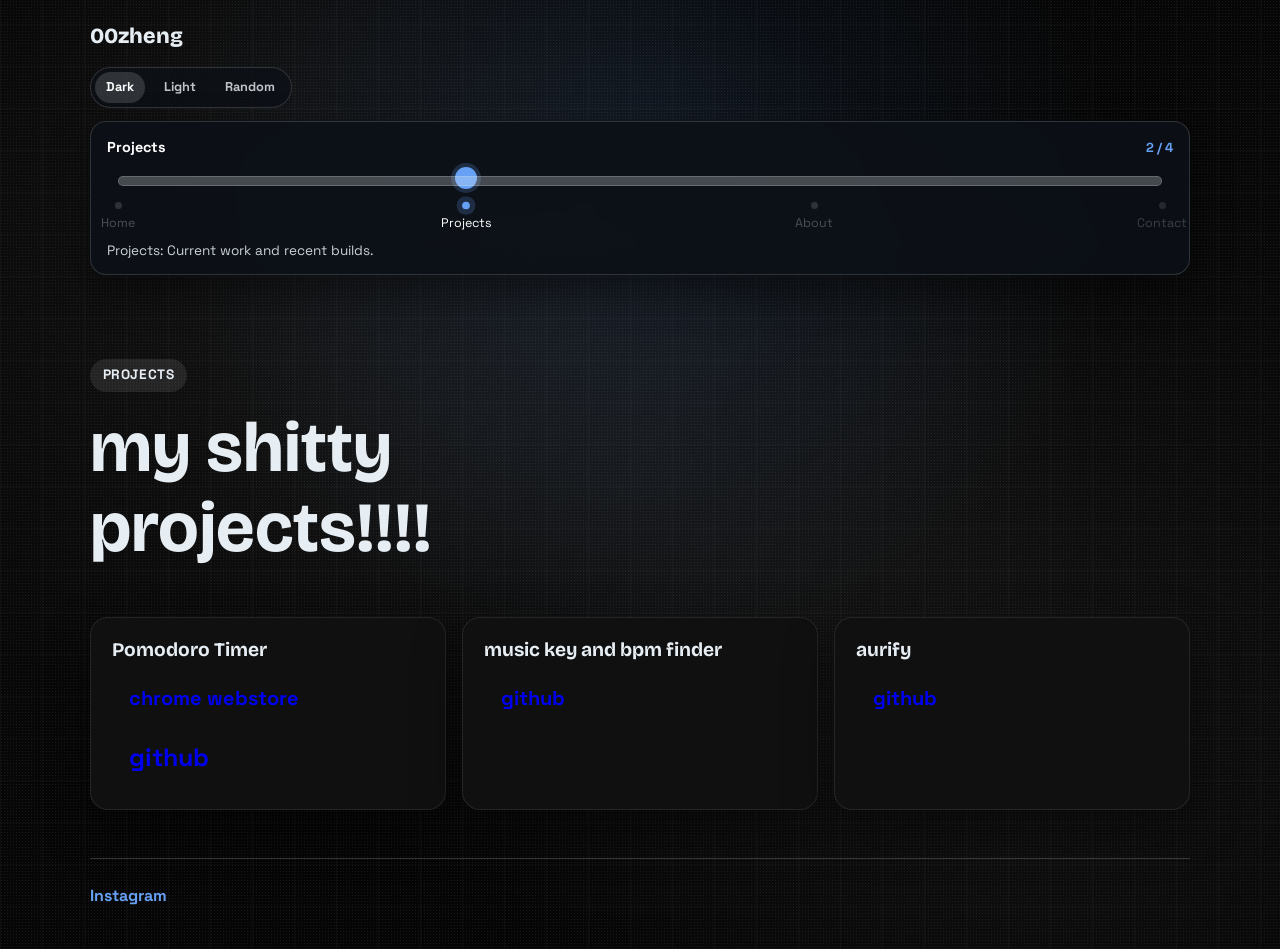
==== commit 8ef5864f: "sdf" ====
--- a/projects.html
+++ b/projects.html
@@ -27,18 +27,18 @@
     <section class="container cards">
       <article class="card reveal">
         <h2>Pomodoro Timer</h2>
-        <a href="https://chromewebstore.google.com/detail/tickup/mffakdfghiiogcapmpbgkidgppapmkgn" class="btn" target="_blank" style="font-size: 25px;">chrome webstore</a>
+        <a href="https://chromewebstore.google.com/detail/tickup/mffakdfghiiogcapmpbgkidgppapmkgn" class="btn" target="_blank" style="font-size: 20px;">chrome webstore</a>
         <a href="https://github.com/00zheng/pomodoro-timer-extention" class="btn" target="_blank" style="font-size: 25px;">github</a>
       </article>
       <article class="card reveal">
         <h2>music key and bpm finder</h2>
-      <a href="https://github.com/00zheng/harmoni" class="btn" target="_blank" style="font-size: 25px;">
+      <a href="https://github.com/00zheng/harmoni" class="btn" target="_blank" style="font-size: 20px;">
   github
 </a>
       </article>
       <article class="card reveal">
         <h2>aurify</h2>
-        <a href="https://github.com/00zheng/aurify" class="btn" target="_blank" style="font-size: 25px;">github</a>
+        <a href="https://github.com/00zheng/aurify" class="btn" target="_blank" style="font-size: 20px;">github</a>
       </article>
     </section>
   </main>
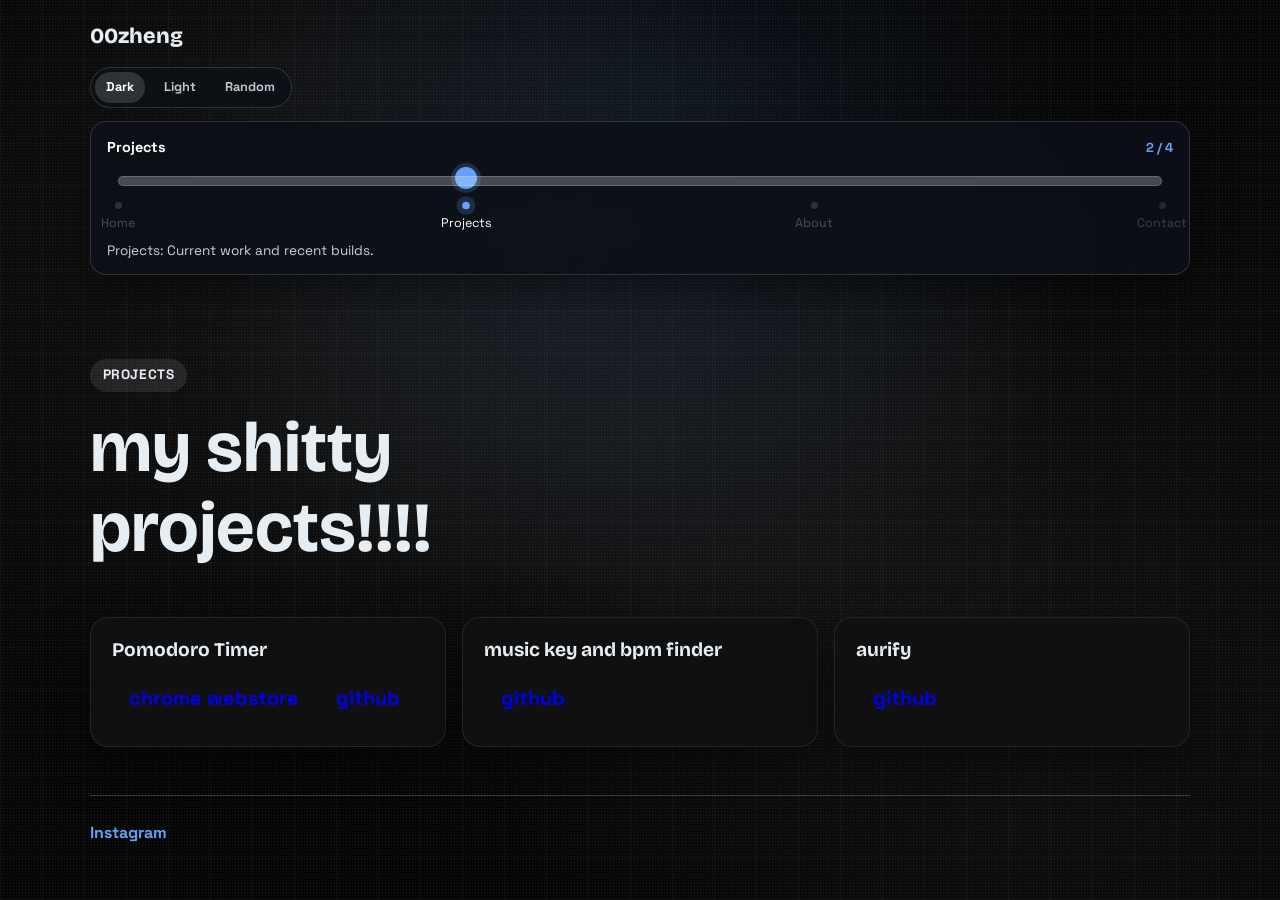
==== commit 02a61f40: "sdfsdf" ====
--- a/projects.html
+++ b/projects.html
@@ -28,7 +28,7 @@
       <article class="card reveal">
         <h2>Pomodoro Timer</h2>
         <a href="https://chromewebstore.google.com/detail/tickup/mffakdfghiiogcapmpbgkidgppapmkgn" class="btn" target="_blank" style="font-size: 20px;">chrome webstore</a>
-        <a href="https://github.com/00zheng/pomodoro-timer-extention" class="btn" target="_blank" style="font-size: 25px;">github</a>
+        <a href="https://github.com/00zheng/pomodoro-timer-extention" class="btn" target="_blank" style="font-size: 20px;">github</a>
       </article>
       <article class="card reveal">
         <h2>music key and bpm finder</h2>
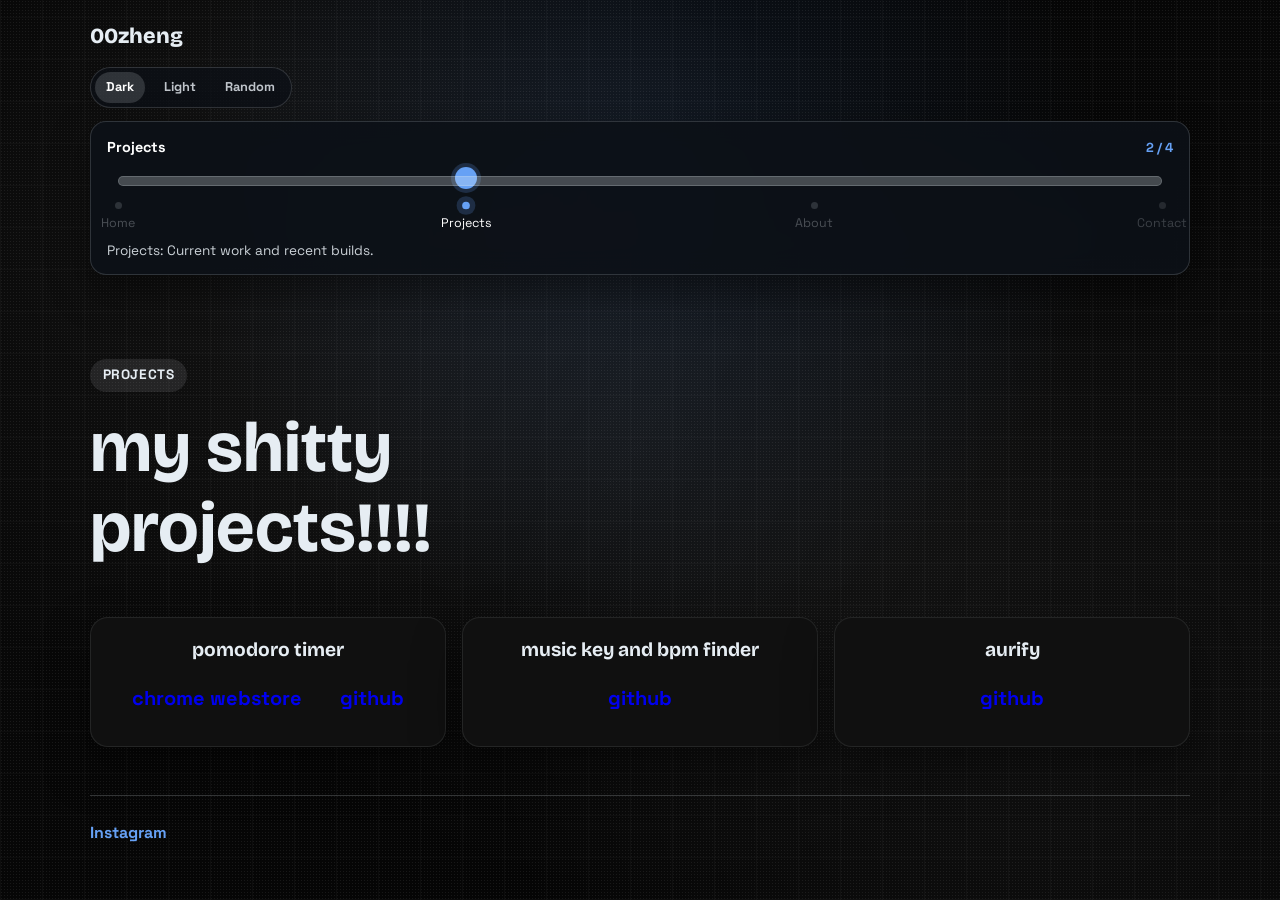
==== commit ef69b7b5: "sig" ====
--- a/projects.html
+++ b/projects.html
@@ -26,7 +26,7 @@
 
     <section class="container cards">
       <article class="card reveal">
-        <h2>Pomodoro Timer</h2>
+        <h2>pomodoro timer</h2>
         <a href="https://chromewebstore.google.com/detail/tickup/mffakdfghiiogcapmpbgkidgppapmkgn" class="btn" target="_blank" style="font-size: 20px;">chrome webstore</a>
         <a href="https://github.com/00zheng/pomodoro-timer-extention" class="btn" target="_blank" style="font-size: 20px;">github</a>
       </article>
--- a/styles.css
+++ b/styles.css
@@ -274,7 +274,7 @@
 
 .btn-primary {
   background: var(--brand);
-  color: #ff0000;
+  color: #000000;
   box-shadow: var(--shadow);
 }
 
@@ -305,6 +305,7 @@
   padding: 1.3rem;
   box-shadow: var(--shadow);
   border: 1px solid rgba(230, 237, 243, 0.09);
+  text-align: center;
 }
 
 .card h2 {
